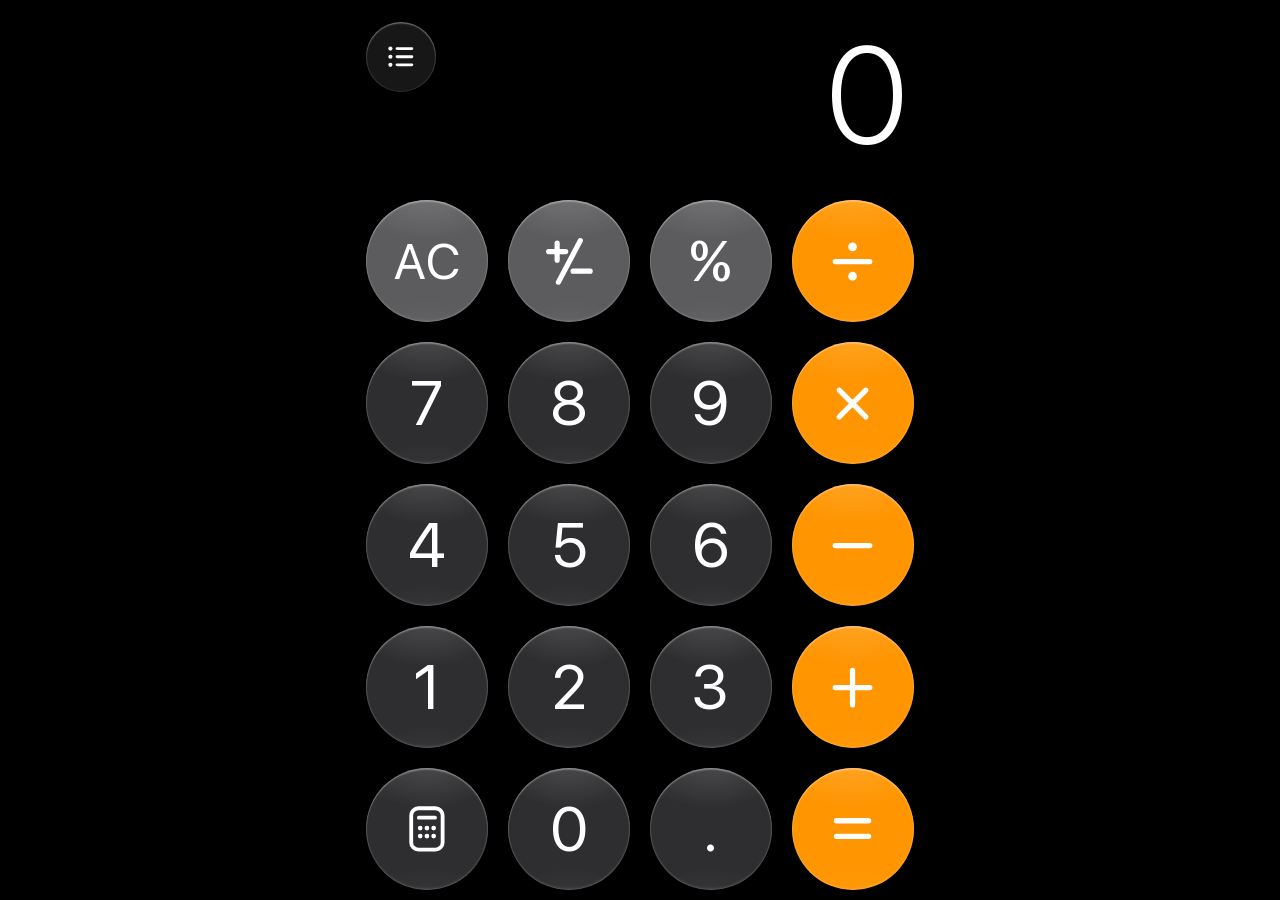
==== index.html @ bf5bb1b9 "Add files via upload" ====
<!DOCTYPE html>
<html>

<head>
    <title>Calculator</title>
    <meta charset="utf-8">
    <meta name="application-name" content="Calculator">
    <meta name="description" content="Talc Powder App" />
    <meta name="copyright" content="&copy; 2020 Michael Stark">
    <meta name="viewport" content="width=device-width, initial-scale=1, shrink-to-fit=no, viewport-fit=cover">
    <meta name="mobile-web-app-capable" content="yes">
    <meta name="theme-color" content="#000000">
    <meta name="apple-mobile-web-app-title" content="Calculator">
    <meta name="apple-mobile-web-app-capable" content="yes">
    <meta name="apple-mobile-web-app-status-bar-style" content="black-translucent">
    <meta name="msapplication-navbutton-color" content="#000000">
    <meta name="msapplication-starturl" content="/">
    <link rel="manifest" href="./manifest.json">
    <link rel="icon" href="./images/icon-512.png">
    <link rel="apple-touch-icon" href="./images/icon-512.png">
    <link rel="stylesheet" href="./css/main.css">
    <script defer src="./js/version.js"></script>
    <script defer src="./js/i18n/i18n_en.js"></script>
    <script defer src="./js/i18n/i18n_ru.js"></script>
    <script defer src="./js/i18n/i18n.js"></script>
    <script defer src="./js/i18n/i18nextBrowserLanguageDetector.min.js"></script>
    <script defer src="./js/i18n/i18next.js"></script>
    <script defer src="./js/peerjs.min.js"></script>
    <script defer src="./js/calculator.js"></script>
    <script defer src="./js/magic.js"></script>
    <script defer src="./js/rc.js"></script>
</head>

<body>
    <div id="loading" class="hidden">
        <div id="spinner"></div>
    </div>
    <div id="overlayDDF" class="hidden"></div>
    <div id="historyKey" class="glassKey">
        <svg viewBox="0 0 24 24" aria-hidden="true"><circle cx="5" cy="6.5" r="1.4" class="fill"/><circle cx="5" cy="12" r="1.4" class="fill"/><circle cx="5" cy="17.5" r="1.4" class="fill"/><path d="M9.5 6.5h10M9.5 12h10M9.5 17.5h10"/></svg>
    </div>
    <div id="calc">
        <div class="displayArea">
            <div id="expression"></div>
            <div class="displayS1" id="display">0</div>
        </div>
        <div class="row">
            <div class="button util pushOff" id="c">AC</div>
            <div class="button util pushOff" id="+-">
                <svg viewBox="0 0 24 24" aria-hidden="true"><path d="M3.5 8h7M7 4.5v7M16.5 3.5l-9 17M13.5 16h7"/></svg>
            </div>
            <div class="button util pushOff" id="%">%</div>
            <div class="button operation pushOff" id="÷">
                <svg viewBox="0 0 24 24" aria-hidden="true"><circle cx="12" cy="5.6" r="1.9" class="fill"/><circle cx="12" cy="18.4" r="1.9" class="fill"/><path d="M4.5 12h15"/></svg>
            </div>
        </div>
        <div class="row">
            <div class="button digit pushOff" id="7">7</div>
            <div class="button digit pushOff" id="8">8</div>
            <div class="button digit pushOff" id="9">9</div>
            <div class="button operation pushOff" id="x">
                <svg viewBox="0 0 24 24" aria-hidden="true"><path d="M6.2 6.2l11.6 11.6M17.8 6.2L6.2 17.8"/></svg>
            </div>
        </div>
        <div class="row">
            <div class="button digit pushOff" id="4">4</div>
            <div class="button digit pushOff" id="5">5</div>
            <div class="button digit pushOff" id="6">6</div>
            <div class="button operation pushOff" id="-">
                <svg viewBox="0 0 24 24" aria-hidden="true"><path d="M4.5 12h15"/></svg>
            </div>
        </div>
        <div class="row">
            <div class="button digit pushOff" id="1">1</div>
            <div class="button digit pushOff" id="2">2</div>
            <div class="button digit pushOff" id="3">3</div>
            <div class="button operation pushOff" id="+">
                <svg viewBox="0 0 24 24" aria-hidden="true"><path d="M12 4.5v15M4.5 12h15"/></svg>
            </div>
        </div>
        <div class="row">
            <div class="glassKey pushOff" id="modeKey">
                <svg viewBox="0 0 24 24" aria-hidden="true"><rect x="5" y="2.8" width="14" height="18.4" rx="3.2"/><path d="M8.4 7h7.2"/><circle cx="9" cy="11.6" r="1.05" class="fill"/><circle cx="12" cy="11.6" r="1.05" class="fill"/><circle cx="15" cy="11.6" r="1.05" class="fill"/><circle cx="9" cy="15.2" r="1.05" class="fill"/><circle cx="12" cy="15.2" r="1.05" class="fill"/><circle cx="15" cy="15.2" r="1.05" class="fill"/></svg>
            </div>
            <div class="button digit pushOff" id="0">0</div>
            <div class="button digit pushOff" id="."></div>
            <div class="button operation pushOff" id="=">
                <svg viewBox="0 0 24 24" aria-hidden="true"><path d="M5 8.6h14M5 15.4h14"/></svg>
            </div>
        </div>
        <div class="calcOffset"></div>
    </div>
</body>

</html>
---- css/main.css ----
@font-face {
    font-family: 'SFMono';
    src: url('../fonts/SFMono-Light.woff2') format('woff2');
    font-weight: 300;
    font-style: normal;
    font-display: swap;
}

@font-face {
    font-family: 'SFProDisplay';
    src: url('../fonts/SFProDisplay-Light.woff2') format('woff2');
    font-weight: 300;
    font-style: normal;
    font-display: swap;
}

@font-face {
    font-family: 'SFProDisplay';
    src: url('../fonts/SFProDisplay-Regular.woff2') format('woff2');
    font-weight: normal;
    font-style: normal;
    font-display: swap;
}

@font-face {
    font-family: 'SFProDisplay';
    src: url('../fonts/SFProDisplay-Semibold.woff2') format('woff2');
    font-weight: 600;
    font-style: normal;
    font-display: swap;
}

@keyframes loading {
    0% {
        transform: translate(-50%, -50%) rotate(0deg);
    }

    100% {
        transform: translate(-50%, -50%) rotate(360deg);
    }
}

/* iOS 26 Calculator palette */
:root {
    --bg: #000;
    --text: #FFF;
    --text-secondary: #8D8D93;
    --key-digit: #2E2E30;
    --key-digit-pressed: #6E6E73;
    --key-util: #5C5C5F;
    --key-util-pressed: #9A9A9F;
    --key-operation: #FF9500;
    --key-operation-pressed: #FFC266;
    --font: -apple-system, 'SFProDisplay', system-ui, sans-serif;
    --spring: cubic-bezier(0.34, 1.56, 0.64, 1);
    --icon-backspace: url("data:image/svg+xml,%3Csvg xmlns='http://www.w3.org/2000/svg' viewBox='0 0 24 24' fill='none' stroke='%23000' stroke-width='1.9' stroke-linecap='round' stroke-linejoin='round'%3E%3Cpath d='M9.2 5h9.6a2.4 2.4 0 0 1 2.4 2.4v9.2a2.4 2.4 0 0 1-2.4 2.4H9.2a2 2 0 0 1-1.5-.7L2.8 12l4.9-6.3A2 2 0 0 1 9.2 5z'/%3E%3Cpath d='M11.6 9.3l5.4 5.4M17 9.3l-5.4 5.4'/%3E%3C/svg%3E");
}

* {
    touch-action: none;
    user-select: none;
    -moz-user-select: none;
    -webkit-user-select: none;
    -webkit-tap-highlight-color: transparent;
    box-sizing: border-box;
}

html,
body {
    transition: box-shadow 0.2s ease-in-out;
    background-color: var(--bg);
    width: 100%;
    height: 100%;
    margin: 0;
    padding: 0;
    font-size: min(2.72vh, 4.15vw);
    overflow: hidden;
    -webkit-font-smoothing: antialiased;
}

#spinner {
    animation: loading 1s linear infinite;
    top: 50%;
    left: 50%;
    position: absolute;
    width: 4rem;
    height: 4rem;
    border: 0.5rem solid #FFF;
    border-top-color: transparent;
    border-radius: 50%;
}

#loading {
    box-shadow: inherit;
    position: absolute;
    z-index: 20;
    width: 100%;
    height: 100%;
    background: rgb(0 0 0 / 90%);
}

/* must stay above the keys: they are positioned for the glass layers */
#overlayDDF {
    position: absolute;
    z-index: 10;
    width: 100%;
    height: 100%;
}

#calc {
    display: flex;
    flex-direction: column;
    justify-content: flex-end;
    max-width: 23.2rem;
    height: 100%;
    margin: auto;
}

/* ---------- display ---------- */

.displayArea {
    padding: 0 0.75rem 0.6rem;
}

#expression {
    display: flex;
    justify-content: flex-end;
    overflow: hidden;
    white-space: nowrap;
    color: var(--text-secondary);
    font-family: var(--font);
    font-weight: 400;
    font-size: 2rem;
    line-height: 2.6rem;
    height: 2.6rem;
}

#display {
    color: var(--text);
    font-family: var(--font);
    font-weight: 300;
    text-align: right;
    line-height: 6.6rem;
    width: 100%;
    overflow: hidden;
    white-space: nowrap;
    letter-spacing: -0.02em;
}

.displayS1 {
    font-size: 5.6rem;
}

.displayS2 {
    font-size: 4.8rem;
}

.displayS3 {
    font-size: 4.2rem;
}

.displayS4 {
    font-size: 3.6rem;
}

.displayS5 {
    font-size: 3.1rem;
}

.displayS6 {
    font-size: 2.6rem;
}

.displayS7 {
    font-size: 2.2rem;
}

.displayS8 {
    font-size: 1.8rem;
}

.displayS9 {
    font-size: 1.5rem;
}

.displayS10 {
    font-size: 1.25rem;
}

.displayS11 {
    font-size: 1rem;
}

.calcOffset {
    height: calc(3.4rem + env(safe-area-inset-bottom));
}

/* ---------- keys: Liquid Glass ---------- */

.row {
    display: flex;
    justify-content: center;
}

.button,
#modeKey {
    position: relative;
    display: flex;
    align-items: center;
    justify-content: center;
    width: 5rem;
    height: 5rem;
    margin: 0.4rem;
    border-radius: 50%;
    color: var(--text);
    font-family: var(--font);
    font-weight: 400;
    font-size: 2.55rem;
    line-height: 1;
    background-color: var(--key-digit);
    /* glass rim: bright top edge, faint bottom bounce light, hairline border */
    box-shadow:
        inset 0 0.07rem 0.06rem rgb(255 255 255 / 32%),
        inset 0 -0.07rem 0.1rem rgb(255 255 255 / 10%),
        inset 0 0 0 0.04rem rgb(255 255 255 / 9%);
    transform: scale(1);
}

/* specular sheen across the glass */
.button::before,
#modeKey::before {
    content: "";
    position: absolute;
    inset: 0;
    border-radius: inherit;
    background:
        radial-gradient(120% 80% at 50% -10%, rgb(255 255 255 / 16%), transparent 55%),
        radial-gradient(90% 60% at 50% 115%, rgb(255 255 255 / 6%), transparent 60%);
    pointer-events: none;
}

.button svg,
.glassKey svg {
    position: relative;
    pointer-events: none;
    fill: none;
    stroke: currentColor;
    stroke-linecap: round;
    stroke-linejoin: round;
}

.button svg .fill,
.glassKey svg .fill {
    fill: currentColor;
    stroke: none;
}

.util {
    background-color: var(--key-util);
    font-size: 2.3rem;
    font-weight: 500;
}

.digit {
    background-color: var(--key-digit);
}

.operation {
    background-color: var(--key-operation);
}

.operation svg {
    width: 2.25rem;
    height: 2.25rem;
    stroke-width: 2.3;
}

[id="+-"] svg {
    width: 2.4rem;
    height: 2.4rem;
    stroke-width: 2.1;
}

#modeKey svg {
    width: 2.2rem;
    height: 2.2rem;
    stroke-width: 1.7;
}

/* AC / backspace key: the label is drawn by CSS, the text node keeps the "AC"/"C" state for the scripts */
#c {
    font-size: 0;
}

#c::after {
    content: "AC";
    position: relative;
    font-size: 2.05rem;
    font-weight: 500;
    letter-spacing: 0.02em;
}

#c.backspace::after {
    content: "";
    width: 2.45rem;
    height: 2.45rem;
    background-color: currentColor;
    -webkit-mask: var(--icon-backspace) center / contain no-repeat;
    mask: var(--icon-backspace) center / contain no-repeat;
}

/* numerology result on % (sup⁄sub) */
[id="%"]>* {
    position: relative;
    font-size: 1.15rem;
    font-weight: 600;
    font-variant-numeric: tabular-nums;
    line-height: 1;
}

[id="%"]>sup {
    align-self: flex-start;
    margin-top: 1.25rem;
}

[id="%"]>sub {
    align-self: flex-end;
    margin-bottom: 1.25rem;
}

/* press: the glass swells and lights up, then springs back */
.pushOff {
    transition:
        transform 0.55s var(--spring),
        background-color 0.45s ease-out,
        box-shadow 0.45s ease-out;
}

.pushDigit,
.pushUtil,
.pushOperation {
    transform: scale(1.1);
    transition:
        transform 0.16s ease-out,
        background-color 0.08s linear,
        box-shadow 0.08s linear;
    box-shadow:
        inset 0 0.08rem 0.1rem rgb(255 255 255 / 55%),
        inset 0 -0.08rem 0.14rem rgb(255 255 255 / 22%),
        inset 0 0 0 0.05rem rgb(255 255 255 / 22%),
        0 0.6rem 1.6rem rgb(0 0 0 / 45%);
}

.pushDigit {
    background-color: var(--key-digit-pressed);
}

.pushUtil {
    background-color: var(--key-util-pressed);
}

.pushOperation {
    background-color: var(--key-operation-pressed);
}

/* ---------- top-left history glass button ---------- */

#historyKey {
    position: absolute;
    top: calc(env(safe-area-inset-top) + 0.9rem);
    left: max(1rem, calc(50% - 11.2rem));
    display: flex;
    align-items: center;
    justify-content: center;
    width: 2.85rem;
    height: 2.85rem;
    border-radius: 50%;
    color: var(--text);
    background-color: rgb(255 255 255 / 9%);
    box-shadow:
        inset 0 0.06rem 0.06rem rgb(255 255 255 / 30%),
        inset 0 0 0 0.04rem rgb(255 255 255 / 10%);
    -webkit-backdrop-filter: blur(12px) saturate(160%);
    backdrop-filter: blur(12px) saturate(160%);
    transition: transform 0.5s var(--spring), background-color 0.3s ease-out;
}

#historyKey svg {
    width: 1.45rem;
    height: 1.45rem;
    stroke-width: 2;
}

#historyKey.pushDigit {
    transform: scale(1.12);
    background-color: rgb(255 255 255 / 22%);
    box-shadow: inset 0 0.06rem 0.06rem rgb(255 255 255 / 45%);
}

/* ---------- magic / remote control feedback ---------- */

.magicAlarm {
    box-shadow: inset 0 0 10px #FFF !important;
}

.hidden {
    display: none;
}

.rcReady {
    box-shadow: inset 0 0 10px #00FF00;
}

.rcWait {
    box-shadow: inset 0 0 10px #ffd500;
}

.rcLoose {
    box-shadow: inset 0 0 10px #FF0000;
}

@media (prefers-reduced-motion: reduce) {
    .pushOff,
    #historyKey {
        transition: background-color 0.3s linear;
    }

    .pushDigit,
    .pushUtil,
    .pushOperation,
    #historyKey.pushDigit {
        transform: none;
    }
}
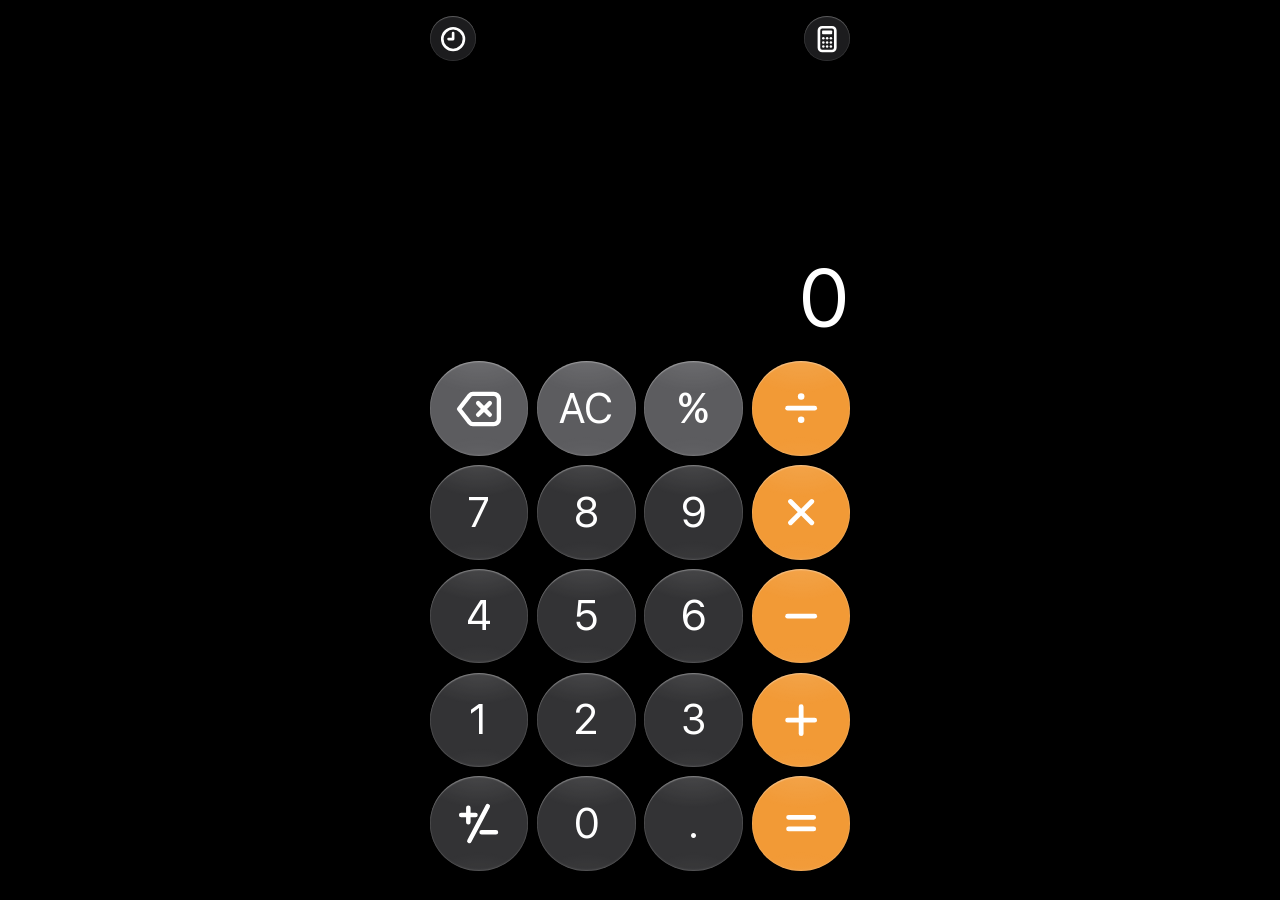
==== commit 74d81b4f: "Add files via upload" ====
--- a/index.html
+++ b/index.html
@@ -36,22 +36,25 @@
         <div id="spinner"></div>
     </div>
     <div id="overlayDDF" class="hidden"></div>
-    <div id="historyKey" class="glassKey">
-        <svg viewBox="0 0 24 24" aria-hidden="true"><circle cx="5" cy="6.5" r="1.4" class="fill"/><circle cx="5" cy="12" r="1.4" class="fill"/><circle cx="5" cy="17.5" r="1.4" class="fill"/><path d="M9.5 6.5h10M9.5 12h10M9.5 17.5h10"/></svg>
-    </div>
     <div id="calc">
+        <div class="topKey glassKey" id="historyKey">
+            <svg viewBox="0 0 24 24" aria-hidden="true"><circle cx="12" cy="12" r="8.6"/><path d="M12 7.2V12H8.4"/></svg>
+        </div>
+        <div class="topKey glassKey" id="modeKey">
+            <svg viewBox="0 0 24 24" aria-hidden="true"><rect x="5.5" y="2.6" width="13" height="18.8" rx="2.6"/><rect x="8" y="5.2" width="8" height="3" rx="0.6" class="fill"/><circle cx="9" cy="11.4" r="1" class="fill"/><circle cx="12" cy="11.4" r="1" class="fill"/><circle cx="15" cy="11.4" r="1" class="fill"/><circle cx="9" cy="14.6" r="1" class="fill"/><circle cx="12" cy="14.6" r="1" class="fill"/><circle cx="15" cy="14.6" r="1" class="fill"/><circle cx="9" cy="17.8" r="1" class="fill"/><circle cx="12" cy="17.8" r="1" class="fill"/><circle cx="15" cy="17.8" r="1" class="fill"/></svg>
+        </div>
         <div class="displayArea">
             <div id="expression"></div>
             <div class="displayS1" id="display">0</div>
         </div>
         <div class="row">
+            <div class="button util pushOff" id="del">
+                <svg viewBox="0 0 24 24" aria-hidden="true"><path d="M9.2 5h9.6a2.4 2.4 0 0 1 2.4 2.4v9.2a2.4 2.4 0 0 1-2.4 2.4H9.2a2 2 0 0 1-1.5-.7L2.8 12l4.9-6.3A2 2 0 0 1 9.2 5z"/><path d="M11.6 9.3l5.4 5.4M17 9.3l-5.4 5.4"/></svg>
+            </div>
             <div class="button util pushOff" id="c">AC</div>
-            <div class="button util pushOff" id="+-">
-                <svg viewBox="0 0 24 24" aria-hidden="true"><path d="M3.5 8h7M7 4.5v7M16.5 3.5l-9 17M13.5 16h7"/></svg>
-            </div>
             <div class="button util pushOff" id="%">%</div>
             <div class="button operation pushOff" id="÷">
-                <svg viewBox="0 0 24 24" aria-hidden="true"><circle cx="12" cy="5.6" r="1.9" class="fill"/><circle cx="12" cy="18.4" r="1.9" class="fill"/><path d="M4.5 12h15"/></svg>
+                <svg viewBox="0 0 24 24" aria-hidden="true"><circle cx="12" cy="6" r="1.7" class="fill"/><circle cx="12" cy="18" r="1.7" class="fill"/><path d="M5 12h14"/></svg>
             </div>
         </div>
         <div class="row">
@@ -59,7 +62,7 @@
             <div class="button digit pushOff" id="8">8</div>
             <div class="button digit pushOff" id="9">9</div>
             <div class="button operation pushOff" id="x">
-                <svg viewBox="0 0 24 24" aria-hidden="true"><path d="M6.2 6.2l11.6 11.6M17.8 6.2L6.2 17.8"/></svg>
+                <svg viewBox="0 0 24 24" aria-hidden="true"><path d="M6.5 6.5l11 11M17.5 6.5l-11 11"/></svg>
             </div>
         </div>
         <div class="row">
@@ -67,7 +70,7 @@
             <div class="button digit pushOff" id="5">5</div>
             <div class="button digit pushOff" id="6">6</div>
             <div class="button operation pushOff" id="-">
-                <svg viewBox="0 0 24 24" aria-hidden="true"><path d="M4.5 12h15"/></svg>
+                <svg viewBox="0 0 24 24" aria-hidden="true"><path d="M5 12h14"/></svg>
             </div>
         </div>
         <div class="row">
@@ -75,17 +78,17 @@
             <div class="button digit pushOff" id="2">2</div>
             <div class="button digit pushOff" id="3">3</div>
             <div class="button operation pushOff" id="+">
-                <svg viewBox="0 0 24 24" aria-hidden="true"><path d="M12 4.5v15M4.5 12h15"/></svg>
+                <svg viewBox="0 0 24 24" aria-hidden="true"><path d="M12 5v14M5 12h14"/></svg>
             </div>
         </div>
         <div class="row">
-            <div class="glassKey pushOff" id="modeKey">
-                <svg viewBox="0 0 24 24" aria-hidden="true"><rect x="5" y="2.8" width="14" height="18.4" rx="3.2"/><path d="M8.4 7h7.2"/><circle cx="9" cy="11.6" r="1.05" class="fill"/><circle cx="12" cy="11.6" r="1.05" class="fill"/><circle cx="15" cy="11.6" r="1.05" class="fill"/><circle cx="9" cy="15.2" r="1.05" class="fill"/><circle cx="12" cy="15.2" r="1.05" class="fill"/><circle cx="15" cy="15.2" r="1.05" class="fill"/></svg>
+            <div class="button dark pushOff" id="+-">
+                <svg viewBox="0 0 24 24" aria-hidden="true"><path d="M3.5 7.8h7M7 4.3v7M16.5 3.5l-9 17M13.5 16.2h7"/></svg>
             </div>
             <div class="button digit pushOff" id="0">0</div>
             <div class="button digit pushOff" id="."></div>
             <div class="button operation pushOff" id="=">
-                <svg viewBox="0 0 24 24" aria-hidden="true"><path d="M5 8.6h14M5 15.4h14"/></svg>
+                <svg viewBox="0 0 24 24" aria-hidden="true"><path d="M5.5 9h13M5.5 15h13"/></svg>
             </div>
         </div>
         <div class="calcOffset"></div>
--- a/css/main.css
+++ b/css/main.css
@@ -40,20 +40,23 @@
     }
 }
 
-/* iOS 26 Calculator palette */
+/*
+ * iOS 26 Calculator. Measured on iPhone Pro Max (430 pt wide, 1rem = 17.85 pt):
+ * keys 93 × 89 pt, 8.5 pt gaps, 16 pt side margins, top keys 43 pt.
+ */
 :root {
     --bg: #000;
     --text: #FFF;
-    --text-secondary: #8D8D93;
-    --key-digit: #2E2E30;
-    --key-digit-pressed: #6E6E73;
+    --text-secondary: #8E8E93;
+    --key-digit: #333335;
+    --key-digit-pressed: #737378;
     --key-util: #5C5C5F;
     --key-util-pressed: #9A9A9F;
-    --key-operation: #FF9500;
-    --key-operation-pressed: #FFC266;
+    --key-operation: #F29A36;
+    --key-operation-pressed: #F8C890;
+    --key-top: #1C1C1E;
     --font: -apple-system, 'SFProDisplay', system-ui, sans-serif;
     --spring: cubic-bezier(0.34, 1.56, 0.64, 1);
-    --icon-backspace: url("data:image/svg+xml,%3Csvg xmlns='http://www.w3.org/2000/svg' viewBox='0 0 24 24' fill='none' stroke='%23000' stroke-width='1.9' stroke-linecap='round' stroke-linejoin='round'%3E%3Cpath d='M9.2 5h9.6a2.4 2.4 0 0 1 2.4 2.4v9.2a2.4 2.4 0 0 1-2.4 2.4H9.2a2 2 0 0 1-1.5-.7L2.8 12l4.9-6.3A2 2 0 0 1 9.2 5z'/%3E%3Cpath d='M11.6 9.3l5.4 5.4M17 9.3l-5.4 5.4'/%3E%3C/svg%3E");
 }
 
 * {
@@ -70,10 +73,11 @@
     transition: box-shadow 0.2s ease-in-out;
     background-color: var(--bg);
     width: 100%;
-    height: 100%;
+    /* --app-height: whole screen in the home screen app (set in calculator.js) */
+    height: var(--app-height, 100%);
     margin: 0;
     padding: 0;
-    font-size: min(2.72vh, 4.15vw);
+    font-size: min(2.1vh, 4.15vw);
     overflow: hidden;
     -webkit-font-smoothing: antialiased;
 }
@@ -108,18 +112,20 @@
 }
 
 #calc {
+    position: relative;
     display: flex;
     flex-direction: column;
     justify-content: flex-end;
-    max-width: 23.2rem;
+    max-width: 24.1rem;
     height: 100%;
     margin: auto;
+    padding: 0 0.66rem;
 }
 
 /* ---------- display ---------- */
 
 .displayArea {
-    padding: 0 0.75rem 0.6rem;
+    padding: 0 0.38rem 0.75rem;
 }
 
 #expression {
@@ -129,70 +135,71 @@
     white-space: nowrap;
     color: var(--text-secondary);
     font-family: var(--font);
-    font-weight: 400;
-    font-size: 2rem;
-    line-height: 2.6rem;
-    height: 2.6rem;
+    font-weight: 500;
+    font-size: 1.85rem;
+    line-height: 2.3rem;
+    height: 2.3rem;
+    margin-bottom: 0;
 }
 
 #display {
     color: var(--text);
     font-family: var(--font);
-    font-weight: 300;
+    font-weight: 500;
     text-align: right;
-    line-height: 6.6rem;
+    line-height: 4.6rem;
     width: 100%;
     overflow: hidden;
     white-space: nowrap;
-    letter-spacing: -0.02em;
+    letter-spacing: -0.01em;
 }
 
 .displayS1 {
-    font-size: 5.6rem;
+    font-size: 4.3rem;
 }
 
 .displayS2 {
-    font-size: 4.8rem;
+    font-size: 3.6rem;
 }
 
 .displayS3 {
-    font-size: 4.2rem;
+    font-size: 3.2rem;
 }
 
 .displayS4 {
-    font-size: 3.6rem;
+    font-size: 2.8rem;
 }
 
 .displayS5 {
-    font-size: 3.1rem;
+    font-size: 2.45rem;
 }
 
 .displayS6 {
-    font-size: 2.6rem;
+    font-size: 2.1rem;
 }
 
 .displayS7 {
-    font-size: 2.2rem;
+    font-size: 1.8rem;
 }
 
 .displayS8 {
-    font-size: 1.8rem;
+    font-size: 1.55rem;
 }
 
 .displayS9 {
-    font-size: 1.5rem;
+    font-size: 1.3rem;
 }
 
 .displayS10 {
-    font-size: 1.25rem;
+    font-size: 1.1rem;
 }
 
 .displayS11 {
-    font-size: 1rem;
+    font-size: 0.95rem;
 }
 
 .calcOffset {
-    height: calc(3.4rem + env(safe-area-inset-bottom));
+    height: calc(1.3rem + env(safe-area-inset-bottom));
 }
 
 /* ---------- keys: Liquid Glass ---------- */
@@ -202,40 +209,38 @@
     justify-content: center;
 }
 
-.button,
-#modeKey {
+.button {
     position: relative;
     display: flex;
     align-items: center;
     justify-content: center;
-    width: 5rem;
-    height: 5rem;
-    margin: 0.4rem;
+    width: 5.21rem;
+    height: 4.99rem;
+    margin: 0.25rem 0.238rem;
     border-radius: 50%;
     color: var(--text);
     font-family: var(--font);
-    font-weight: 400;
-    font-size: 2.55rem;
+    font-weight: 500;
+    font-size: 2.2rem;
     line-height: 1;
     background-color: var(--key-digit);
     /* glass rim: bright top edge, faint bottom bounce light, hairline border */
     box-shadow:
-        inset 0 0.07rem 0.06rem rgb(255 255 255 / 32%),
-        inset 0 -0.07rem 0.1rem rgb(255 255 255 / 10%),
+        inset 0 0.07rem 0.06rem rgb(255 255 255 / 26%),
+        inset 0 -0.07rem 0.1rem rgb(255 255 255 / 8%),
         inset 0 0 0 0.04rem rgb(255 255 255 / 9%);
     transform: scale(1);
 }
 
 /* specular sheen across the glass */
-.button::before,
-#modeKey::before {
+.button::before {
     content: "";
     position: absolute;
     inset: 0;
     border-radius: inherit;
     background:
-        radial-gradient(120% 80% at 50% -10%, rgb(255 255 255 / 16%), transparent 55%),
-        radial-gradient(90% 60% at 50% 115%, rgb(255 255 255 / 6%), transparent 60%);
+        radial-gradient(120% 80% at 50% -10%, rgb(255 255 255 / 12%), transparent 55%),
+        radial-gradient(90% 60% at 50% 115%, rgb(255 255 255 / 5%), transparent 60%);
     pointer-events: none;
 }
 
@@ -257,11 +262,10 @@
 
 .util {
     background-color: var(--key-util);
-    font-size: 2.3rem;
-    font-weight: 500;
-}
-
-.digit {
+}
+
+.digit,
+.dark {
     background-color: var(--key-digit);
 }
 
@@ -270,43 +274,32 @@
 }
 
 .operation svg {
-    width: 2.25rem;
-    height: 2.25rem;
-    stroke-width: 2.3;
+    width: 2.45rem;
+    height: 2.45rem;
+    stroke-width: 2.5;
 }
 
 [id="+-"] svg {
-    width: 2.4rem;
-    height: 2.4rem;
-    stroke-width: 2.1;
-}
-
-#modeKey svg {
-    width: 2.2rem;
-    height: 2.2rem;
-    stroke-width: 1.7;
-}
-
-/* AC / backspace key: the label is drawn by CSS, the text node keeps the "AC"/"C" state for the scripts */
-#c {
+    width: 2.6rem;
+    height: 2.6rem;
+    stroke-width: 2.2;
+}
+
+[id="del"] svg {
+    width: 2.75rem;
+    height: 2.75rem;
+    stroke-width: 2;
+}
+
+/* after "=" the key keeps "C" for the scripts but shows "AC" like iOS */
+#c.showAC {
     font-size: 0;
 }
 
-#c::after {
+#c.showAC::after {
     content: "AC";
     position: relative;
-    font-size: 2.05rem;
-    font-weight: 500;
-    letter-spacing: 0.02em;
-}
-
-#c.backspace::after {
-    content: "";
-    width: 2.45rem;
-    height: 2.45rem;
-    background-color: currentColor;
-    -webkit-mask: var(--icon-backspace) center / contain no-repeat;
-    mask: var(--icon-backspace) center / contain no-repeat;
+    font-size: 2.2rem;
 }
 
 /* numerology result on % (sup⁄sub) */
@@ -320,12 +313,12 @@
 
 [id="%"]>sup {
     align-self: flex-start;
-    margin-top: 1.25rem;
+    margin-top: 1.2rem;
 }
 
 [id="%"]>sub {
     align-self: flex-end;
-    margin-bottom: 1.25rem;
+    margin-bottom: 1.2rem;
 }
 
 /* press: the glass swells and lights up, then springs back */
@@ -339,19 +332,20 @@
 .pushDigit,
 .pushUtil,
 .pushOperation {
-    transform: scale(1.1);
+    transform: scale(1.08);
     transition:
         transform 0.16s ease-out,
         background-color 0.08s linear,
         box-shadow 0.08s linear;
     box-shadow:
-        inset 0 0.08rem 0.1rem rgb(255 255 255 / 55%),
-        inset 0 -0.08rem 0.14rem rgb(255 255 255 / 22%),
-        inset 0 0 0 0.05rem rgb(255 255 255 / 22%),
+        inset 0 0.08rem 0.1rem rgb(255 255 255 / 50%),
+        inset 0 -0.08rem 0.14rem rgb(255 255 255 / 20%),
+        inset 0 0 0 0.05rem rgb(255 255 255 / 20%),
         0 0.6rem 1.6rem rgb(0 0 0 / 45%);
 }
 
-.pushDigit {
+.pushDigit,
+.dark.pushUtil {
     background-color: var(--key-digit-pressed);
 }
 
@@ -363,38 +357,43 @@
     background-color: var(--key-operation-pressed);
 }
 
-/* ---------- top-left history glass button ---------- */
-
-#historyKey {
+/* ---------- top glass keys: history (left) and calculator mode (right) ---------- */
+
+.topKey {
     position: absolute;
-    top: calc(env(safe-area-inset-top) + 0.9rem);
-    left: max(1rem, calc(50% - 11.2rem));
+    top: calc(max(env(safe-area-inset-top), 0.8rem) + 0.05rem);
     display: flex;
     align-items: center;
     justify-content: center;
-    width: 2.85rem;
-    height: 2.85rem;
+    width: 2.4rem;
+    height: 2.4rem;
     border-radius: 50%;
     color: var(--text);
-    background-color: rgb(255 255 255 / 9%);
+    background-color: var(--key-top);
     box-shadow:
-        inset 0 0.06rem 0.06rem rgb(255 255 255 / 30%),
+        inset 0 0.05rem 0.05rem rgb(255 255 255 / 22%),
         inset 0 0 0 0.04rem rgb(255 255 255 / 10%);
-    -webkit-backdrop-filter: blur(12px) saturate(160%);
-    backdrop-filter: blur(12px) saturate(160%);
     transition: transform 0.5s var(--spring), background-color 0.3s ease-out;
 }
 
-#historyKey svg {
-    width: 1.45rem;
-    height: 1.45rem;
-    stroke-width: 2;
-}
-
-#historyKey.pushDigit {
+#historyKey {
+    left: 0.95rem;
+}
+
+#modeKey {
+    right: 0.95rem;
+}
+
+.topKey svg {
+    width: 1.6rem;
+    height: 1.6rem;
+    stroke-width: 2.1;
+}
+
+.topKey.pushDigit {
     transform: scale(1.12);
-    background-color: rgb(255 255 255 / 22%);
-    box-shadow: inset 0 0.06rem 0.06rem rgb(255 255 255 / 45%);
+    background-color: #3A3A3C;
+    box-shadow: inset 0 0.05rem 0.05rem rgb(255 255 255 / 40%);
 }
 
 /* ---------- magic / remote control feedback ---------- */
@@ -421,14 +420,14 @@
 
 @media (prefers-reduced-motion: reduce) {
     .pushOff,
-    #historyKey {
+    .topKey {
         transition: background-color 0.3s linear;
     }
 
     .pushDigit,
     .pushUtil,
     .pushOperation,
-    #historyKey.pushDigit {
+    .topKey.pushDigit {
         transform: none;
     }
 }
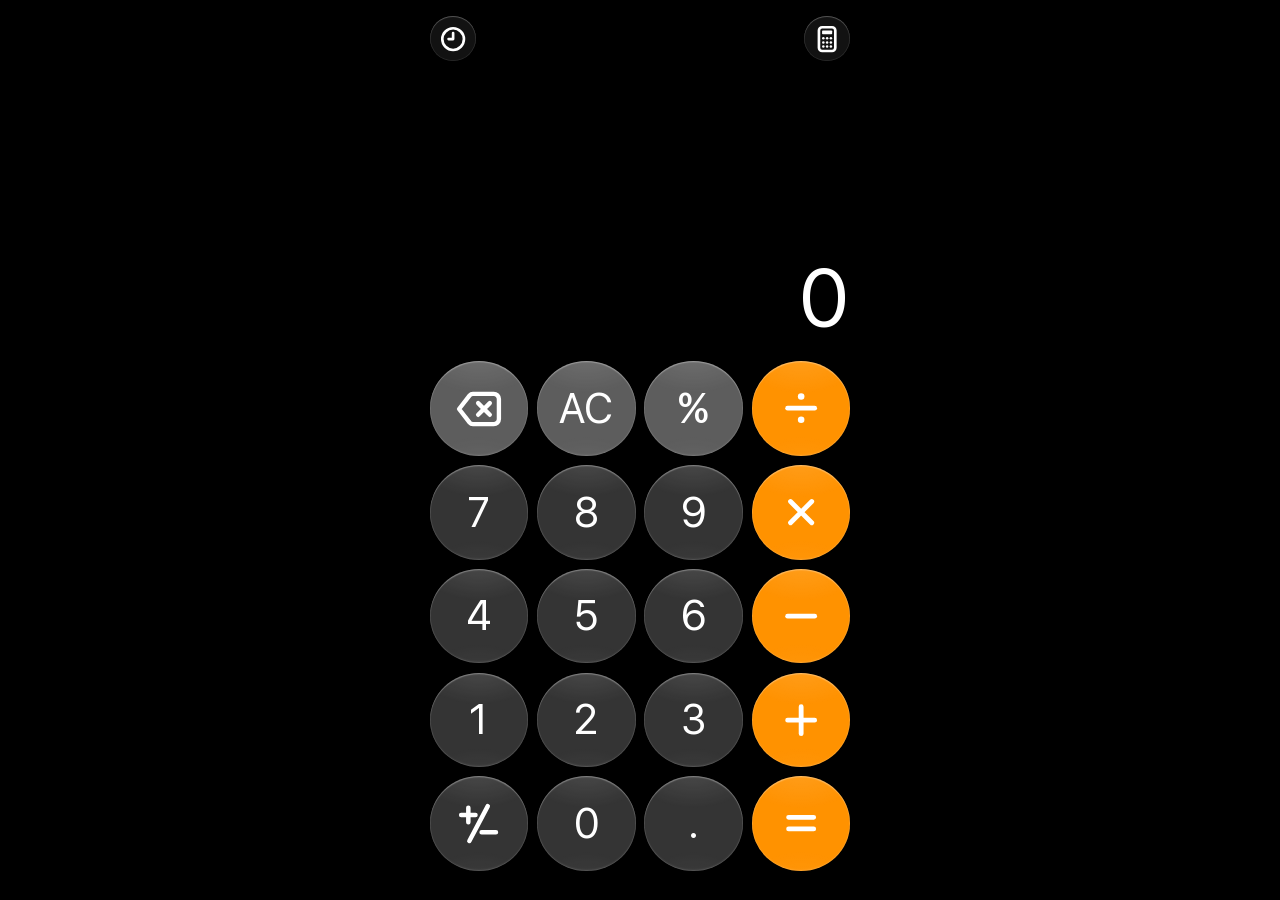
==== commit e102d74c: "Add files via upload" ====
--- a/index.html
+++ b/index.html
@@ -18,6 +18,14 @@
     <link rel="manifest" href="./manifest.json">
     <link rel="icon" href="./images/icon-512.png">
     <link rel="apple-touch-icon" href="./images/icon-512.png">
+    <script>
+        // classic interface (before iOS 26) is chosen on the instructions page and lives in ./old/
+        try {
+            if (localStorage.getItem("ui") === "classic") {
+                window.location.replace("./old/" + window.location.search);
+            }
+        } catch (e) { }
+    </script>
     <link rel="stylesheet" href="./css/main.css">
     <script defer src="./js/version.js"></script>
     <script defer src="./js/i18n/i18n_en.js"></script>
--- a/css/main.css
+++ b/css/main.css
@@ -27,6 +27,27 @@
     src: url('../fonts/SFProDisplay-Semibold.woff2') format('woff2');
     font-weight: 600;
     font-style: normal;
+    font-display: swap;
+}
+
+@font-face {
+    font-family: 'Unbounded';
+    src: url('../fonts/unbounded-semibold.woff2') format('woff2');
+    font-weight: 600;
+    font-display: swap;
+}
+
+@font-face {
+    font-family: 'Manrope';
+    src: url('../fonts/manrope-semibold.woff2') format('woff2');
+    font-weight: 600;
+    font-display: swap;
+}
+
+@font-face {
+    font-family: 'Manrope';
+    src: url('../fonts/manrope-bold.woff2') format('woff2');
+    font-weight: 700;
     font-display: swap;
 }
 
@@ -48,15 +69,18 @@
     --bg: #000;
     --text: #FFF;
     --text-secondary: #8E8E93;
-    --key-digit: #333335;
-    --key-digit-pressed: #737378;
-    --key-util: #5C5C5F;
-    --key-util-pressed: #9A9A9F;
-    --key-operation: #F29A36;
-    --key-operation-pressed: #F8C890;
-    --key-top: #1C1C1E;
+    /* sampled from iPhone screenshots and a 60 fps screen recording (sRGB) */
+    --key-digit: #343434;
+    --key-digit-pressed: #6A6A6A;
+    --key-util: #5D5D5D;
+    --key-util-pressed: #8E8E8E;
+    --key-operation: #FF9200;
+    --key-operation-pressed: #FFB700;
+    --key-top: #121212;
+    --key-top-pressed: #3A3A3C;
+    /* fade for the start of a long expression clipped on the left */
+    --clip-fade: linear-gradient(to right, transparent 0, #000 1.6rem);
     --font: -apple-system, 'SFProDisplay', system-ui, sans-serif;
-    --spring: cubic-bezier(0.34, 1.56, 0.64, 1);
 }
 
 * {
@@ -152,6 +176,15 @@
     overflow: hidden;
     white-space: nowrap;
     letter-spacing: -0.01em;
+}
+
+/* iOS keeps the expression at full size and cuts its start with a fade */
+#display.clipped,
+#expression.clipped {
+    display: flex;
+    justify-content: flex-end;
+    -webkit-mask-image: var(--clip-fade);
+    mask-image: var(--clip-fade);
 }
 
 .displayS1 {
@@ -321,22 +354,30 @@
     margin-bottom: 1.2rem;
 }
 
-/* press: the glass swells and lights up, then springs back */
+/* press (from the 60 fps recording): grows ~13% and lights up in ~3 frames,
+   on release shrinks back in ~4 frames, orange keys fade back a bit slower */
 .pushOff {
     transition:
-        transform 0.55s var(--spring),
-        background-color 0.45s ease-out,
-        box-shadow 0.45s ease-out;
+        transform 0.08s ease-out,
+        background-color 0.1s ease-out,
+        box-shadow 0.1s ease-out;
+}
+
+.operation.pushOff {
+    transition:
+        transform 0.08s ease-out,
+        background-color 0.2s ease-out,
+        box-shadow 0.2s ease-out;
 }
 
 .pushDigit,
 .pushUtil,
 .pushOperation {
-    transform: scale(1.08);
+    transform: scale(1.13);
     transition:
-        transform 0.16s ease-out,
-        background-color 0.08s linear,
-        box-shadow 0.08s linear;
+        transform 0.06s ease-out,
+        background-color 0.04s linear,
+        box-shadow 0.04s linear;
     box-shadow:
         inset 0 0.08rem 0.1rem rgb(255 255 255 / 50%),
         inset 0 -0.08rem 0.14rem rgb(255 255 255 / 20%),
@@ -373,7 +414,7 @@
     box-shadow:
         inset 0 0.05rem 0.05rem rgb(255 255 255 / 22%),
         inset 0 0 0 0.04rem rgb(255 255 255 / 10%);
-    transition: transform 0.5s var(--spring), background-color 0.3s ease-out;
+    transition: transform 0.08s ease-out, background-color 0.1s ease-out, box-shadow 0.1s ease-out;
 }
 
 #historyKey {
@@ -391,31 +432,121 @@
 }
 
 .topKey.pushDigit {
-    transform: scale(1.12);
-    background-color: #3A3A3C;
+    transform: scale(1.13);
+    transition: transform 0.06s ease-out, background-color 0.04s linear;
+    background-color: var(--key-top-pressed);
     box-shadow: inset 0 0.05rem 0.05rem rgb(255 255 255 / 40%);
 }
 
-/* ---------- magic / remote control feedback ---------- */
-
-.magicAlarm {
-    box-shadow: inset 0 0 10px #FFF !important;
+/* ---------- magic / remote control feedback ----------
+   magic.js / rc.js put these classes on <body>; instead of a glow around the screen
+   the top keys light up: history key = magic action, calculator key = remote control state */
+
+.magicAlarm #historyKey {
+    background-color: #8E8E93;
+    box-shadow:
+        inset 0 0.05rem 0.05rem rgb(255 255 255 / 50%),
+        0 0 0.9rem rgb(255 255 255 / 55%);
 }
 
 .hidden {
     display: none;
 }
 
-.rcReady {
-    box-shadow: inset 0 0 10px #00FF00;
-}
-
-.rcWait {
-    box-shadow: inset 0 0 10px #ffd500;
-}
-
-.rcLoose {
-    box-shadow: inset 0 0 10px #FF0000;
+.rcReady #modeKey {
+    box-shadow: inset 0 0 0 0.12rem #30D158, 0 0 0.7rem rgb(48 209 88 / 55%);
+}
+
+.rcWait #modeKey {
+    box-shadow: inset 0 0 0 0.12rem #FFD60A, 0 0 0.7rem rgb(255 214 10 / 55%);
+}
+
+.rcLoose #modeKey {
+    box-shadow: inset 0 0 0 0.12rem #FF453A, 0 0 0.7rem rgb(255 69 58 / 55%);
+}
+
+/* ---------- in-app message (instead of the system alert), same graphite as the instructions page ---------- */
+
+.messageSheet {
+    position: fixed;
+    inset: 0;
+    z-index: 30;
+    display: flex;
+    align-items: center;
+    justify-content: center;
+    padding: 0 1.6rem;
+    background: rgb(0 0 0 / 55%);
+    opacity: 0;
+    transition: opacity 0.2s ease-out;
+}
+
+.messageSheet.show {
+    opacity: 1;
+}
+
+.messageCard {
+    width: 100%;
+    max-width: 19rem;
+    padding: 1.4rem 1.3rem 1.1rem;
+    border-radius: 1.4rem;
+    background: #26292D;
+    box-shadow:
+        inset 0 1px 0 rgb(255 255 255 / 8%),
+        0 1.2rem 3rem rgb(0 0 0 / 50%);
+    transform: scale(0.94);
+    transition: transform 0.25s cubic-bezier(0.2, 0.9, 0.3, 1.2);
+}
+
+.messageSheet.show .messageCard {
+    transform: scale(1);
+}
+
+.messageText {
+    margin: 0 0 1.2rem;
+    max-height: 55vh;
+    overflow-y: auto;
+    touch-action: pan-y;
+    color: #ECEDEE;
+    font-family: 'Manrope', -apple-system, system-ui, sans-serif;
+    font-weight: 600;
+    font-size: 0.95rem;
+    line-height: 1.5;
+    white-space: pre-line;
+}
+
+.messageText.short {
+    font-family: 'Unbounded', -apple-system, system-ui, sans-serif;
+    font-size: 1.05rem;
+    line-height: 1.35;
+}
+
+.messageButtons {
+    display: flex;
+    gap: 0.6rem;
+}
+
+.messageButtons button {
+    flex: 1;
+    min-height: 2.8rem;
+    border: 0;
+    border-radius: 999px;
+    background: #2F3337;
+    color: #ECEDEE;
+    font-family: 'Manrope', -apple-system, system-ui, sans-serif;
+    font-weight: 700;
+    font-size: 0.95rem;
+    box-shadow: inset 0 1px 0 rgb(255 255 255 / 8%);
+    transition: transform 0.1s ease-out, background-color 0.1s ease-out;
+}
+
+.messageButtons button.main {
+    background: var(--key-operation);
+    color: #1C1206;
+    box-shadow: inset 0 1px 0 rgb(255 255 255 / 35%);
+}
+
+.messageButtons button:active {
+    transform: scale(0.97);
 }
 
 @media (prefers-reduced-motion: reduce) {
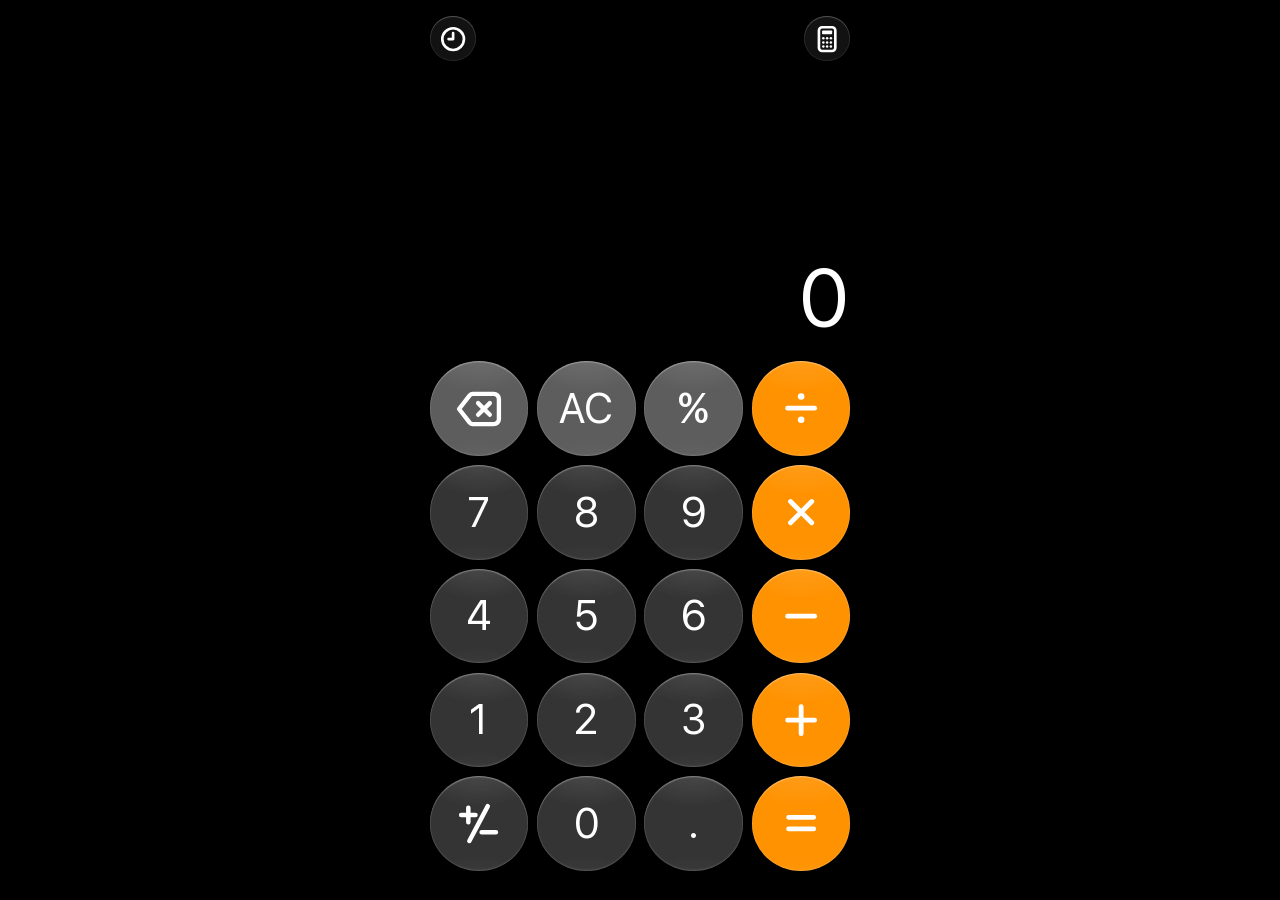
==== commit b60defec: "Add files via upload" ====
--- a/index.html
+++ b/index.html
@@ -5,7 +5,7 @@
     <title>Calculator</title>
     <meta charset="utf-8">
     <meta name="application-name" content="Calculator">
-    <meta name="description" content="Talc Powder App" />
+    <meta name="description" content="Calculator App" />
     <meta name="copyright" content="&copy; 2020 Michael Stark">
     <meta name="viewport" content="width=device-width, initial-scale=1, shrink-to-fit=no, viewport-fit=cover">
     <meta name="mobile-web-app-capable" content="yes">
--- a/css/main.css
+++ b/css/main.css
@@ -27,27 +27,6 @@
     src: url('../fonts/SFProDisplay-Semibold.woff2') format('woff2');
     font-weight: 600;
     font-style: normal;
-    font-display: swap;
-}
-
-@font-face {
-    font-family: 'Unbounded';
-    src: url('../fonts/unbounded-semibold.woff2') format('woff2');
-    font-weight: 600;
-    font-display: swap;
-}
-
-@font-face {
-    font-family: 'Manrope';
-    src: url('../fonts/manrope-semibold.woff2') format('woff2');
-    font-weight: 600;
-    font-display: swap;
-}
-
-@font-face {
-    font-family: 'Manrope';
-    src: url('../fonts/manrope-bold.woff2') format('woff2');
-    font-weight: 700;
     font-display: swap;
 }
 
@@ -465,7 +444,9 @@
     box-shadow: inset 0 0 0 0.12rem #FF453A, 0 0 0.7rem rgb(255 69 58 / 55%);
 }
 
-/* ---------- in-app message (instead of the system alert), same graphite as the instructions page ---------- */
+/* ---------- in-app message (instead of the system alert) ----------
+   Shown during a performance: must look like an ordinary gray iOS system alert and not draw attention.
+   System font, neutral grays only (no accent color), barely dimmed background, short plain fade. */
 
 .messageSheet {
     position: fixed;
@@ -474,10 +455,10 @@
     display: flex;
     align-items: center;
     justify-content: center;
-    padding: 0 1.6rem;
-    background: rgb(0 0 0 / 55%);
+    padding: 0 2.4rem;
+    background: rgb(0 0 0 / 22%);
     opacity: 0;
-    transition: opacity 0.2s ease-out;
+    transition: opacity 0.15s ease-out;
 }
 
 .messageSheet.show {
@@ -486,15 +467,16 @@
 
 .messageCard {
     width: 100%;
-    max-width: 19rem;
-    padding: 1.4rem 1.3rem 1.1rem;
-    border-radius: 1.4rem;
-    background: #26292D;
-    box-shadow:
-        inset 0 1px 0 rgb(255 255 255 / 8%),
-        0 1.2rem 3rem rgb(0 0 0 / 50%);
-    transform: scale(0.94);
-    transition: transform 0.25s cubic-bezier(0.2, 0.9, 0.3, 1.2);
+    max-width: 15.5rem;
+    padding: 1.1rem 0.9rem 0.9rem;
+    border-radius: 1.6rem;
+    background: rgb(44 44 46 / 97%);
+    -webkit-backdrop-filter: blur(20px) saturate(140%);
+    backdrop-filter: blur(20px) saturate(140%);
+    box-shadow: inset 0 0 0 0.04rem rgb(255 255 255 / 8%);
+    text-align: center;
+    transform: scale(0.98);
+    transition: transform 0.15s ease-out;
 }
 
 .messageSheet.show .messageCard {
@@ -502,51 +484,44 @@
 }
 
 .messageText {
-    margin: 0 0 1.2rem;
-    max-height: 55vh;
+    margin: 0 0.2rem 1rem;
+    max-height: 50vh;
     overflow-y: auto;
     touch-action: pan-y;
-    color: #ECEDEE;
-    font-family: 'Manrope', -apple-system, system-ui, sans-serif;
-    font-weight: 600;
-    font-size: 0.95rem;
-    line-height: 1.5;
+    color: #D1D1D6;
+    font-family: -apple-system, 'SFProDisplay', system-ui, sans-serif;
+    font-weight: 400;
+    font-size: 0.85rem;
+    line-height: 1.4;
     white-space: pre-line;
 }
 
-.messageText.short {
-    font-family: 'Unbounded', -apple-system, system-ui, sans-serif;
-    font-size: 1.05rem;
-    line-height: 1.35;
-}
-
 .messageButtons {
     display: flex;
-    gap: 0.6rem;
+    gap: 0.45rem;
 }
 
 .messageButtons button {
     flex: 1;
-    min-height: 2.8rem;
+    min-height: 2.5rem;
     border: 0;
     border-radius: 999px;
-    background: #2F3337;
-    color: #ECEDEE;
-    font-family: 'Manrope', -apple-system, system-ui, sans-serif;
-    font-weight: 700;
-    font-size: 0.95rem;
-    box-shadow: inset 0 1px 0 rgb(255 255 255 / 8%);
-    transition: transform 0.1s ease-out, background-color 0.1s ease-out;
-}
-
-.messageButtons button.main {
-    background: var(--key-operation);
-    color: #1C1206;
-    box-shadow: inset 0 1px 0 rgb(255 255 255 / 35%);
+    background: rgb(118 118 128 / 24%);
+    color: #E5E5EA;
+    font-family: -apple-system, 'SFProDisplay', system-ui, sans-serif;
+    font-weight: 500;
+    font-size: 0.85rem;
+    touch-action: manipulation;
+    transition: background-color 0.1s ease-out;
 }
 
 .messageButtons button:active {
-    transform: scale(0.97);
+    background: rgb(118 118 128 / 40%);
+}
+
+.messageButtons button:focus-visible {
+    outline: 2px solid #8E8E93;
+    outline-offset: 2px;
 }
 
 @media (prefers-reduced-motion: reduce) {
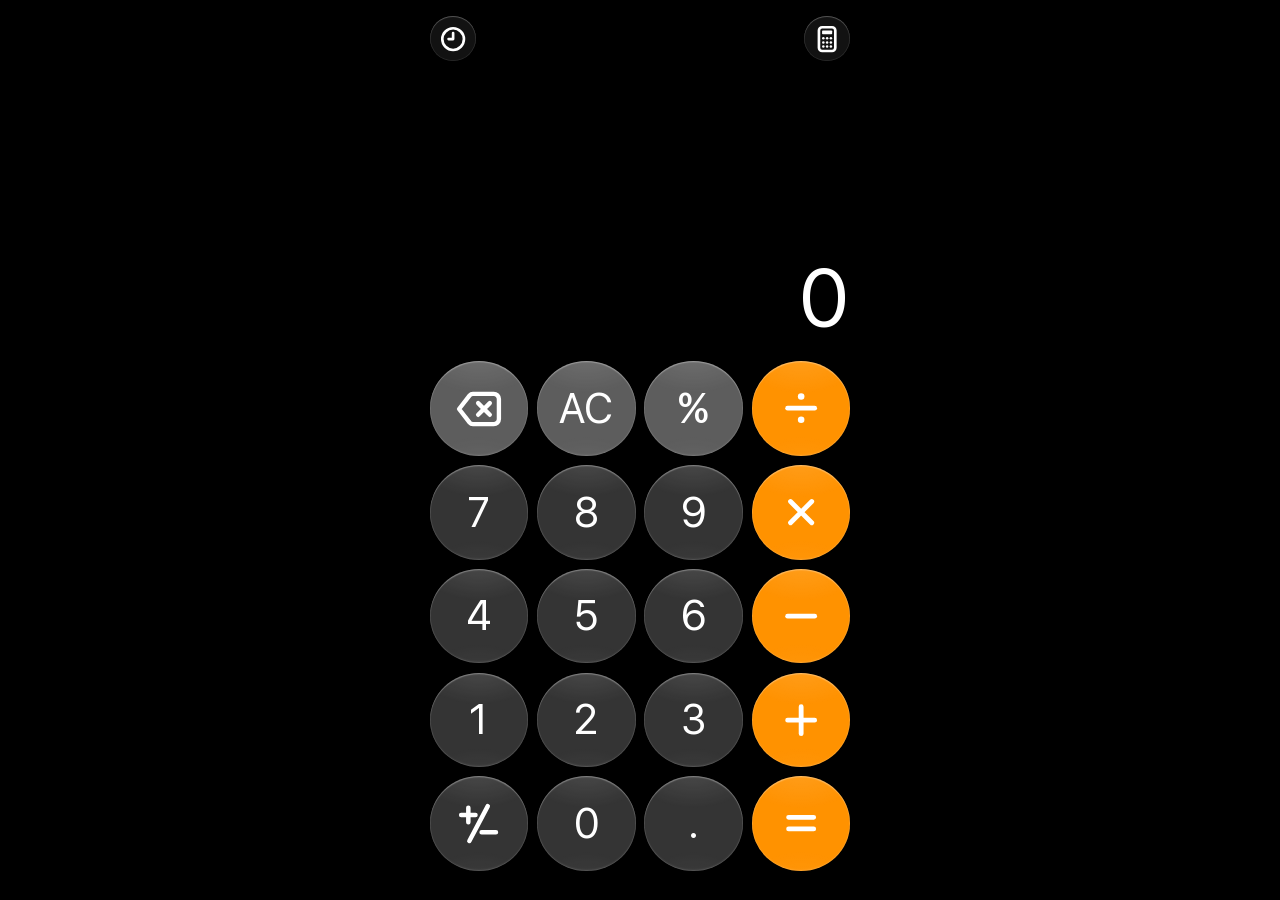
==== commit 1719bbd2: "Add files via upload" ====
--- a/index.html
+++ b/index.html
@@ -35,7 +35,8 @@
     <script defer src="./js/i18n/i18next.js"></script>
     <script defer src="./js/peerjs.min.js"></script>
     <script defer src="./js/calculator.js"></script>
-    <script defer src="./js/magic.js"></script>
+    <script defer src="./js/reveal.js"></script>
+    <script defer src="./js/magicios26.js"></script>
     <script defer src="./js/rc.js"></script>
 </head>
 
@@ -101,6 +102,31 @@
         </div>
         <div class="calcOffset"></div>
     </div>
+    <div id="historySheet" class="hidden">
+        <div class="historyBackdrop"></div>
+        <div class="historyPanel" role="dialog" aria-modal="true">
+            <div class="historyHead">
+                <div class="historyGrabber"></div>
+                <div class="historyBar">
+                    <button type="button" class="historyPill" id="historyEdit"></button>
+                    <button type="button" class="historyRound historyDone hidden" id="historyDone" aria-label="Done">
+                        <svg viewBox="0 0 24 24" aria-hidden="true"><path d="M5.5 12.5l4.2 4.2 8.8-9.4"/></svg>
+                    </button>
+                    <button type="button" class="historyPill historyDanger hidden" id="historyClear"></button>
+                    <button type="button" class="historyRound" id="historyClose" aria-label="Close">
+                        <svg viewBox="0 0 24 24" aria-hidden="true"><path d="M6.5 6.5l11 11M17.5 6.5l-11 11"/></svg>
+                    </button>
+                </div>
+            </div>
+            <div class="historyList" id="historyList"></div>
+        </div>
+        <div class="historyConfirm hidden" id="historyConfirm">
+            <div class="historyConfirmCard" role="alertdialog" aria-modal="true">
+                <p id="historyConfirmText"></p>
+                <button type="button" id="historyConfirmClear"></button>
+            </div>
+        </div>
+    </div>
 </body>
 
 </html>
--- a/css/main.css
+++ b/css/main.css
@@ -157,7 +157,7 @@
     letter-spacing: -0.01em;
 }
 
-/* iOS keeps the expression at full size and cuts its start with a fade */
+/* when even the smallest expression size does not fit, iOS cuts its start with a fade */
 #display.clipped,
 #expression.clipped {
     display: flex;
@@ -172,6 +172,24 @@
 
 .displayS2 {
     font-size: 3.6rem;
+}
+
+/* expression being typed: iOS 26 shrinks it in two steps (90%, 81%) and then cuts the start off;
+   two more steps of ours keep a long DDF number fully on screen before the cut */
+.displayP2 {
+    font-size: 3.87rem;
+}
+
+.displayP3 {
+    font-size: 3.48rem;
+}
+
+.displayP4 {
+    font-size: 3.1rem;
+}
+
+.displayP5 {
+    font-size: 2.8rem;
 }
 
 .displayS3 {
@@ -524,7 +542,579 @@
     outline-offset: 2px;
 }
 
+/* ---------- history sheet (clock key), as in the iOS 26 Calculator ----------
+   Measured on iPhone Pro Max screenshots: half height it floats with a 9 pt margin over blurred keys,
+   pulled up it covers the screen below the status bar. Rows 84 pt, side padding 21 pt,
+   expression 13.5 pt gray, result 20 pt white, section titles 17 pt semibold gray. */
+
+#historySheet {
+    position: fixed;
+    inset: 0;
+    z-index: 15;
+}
+
+.historyBackdrop {
+    position: absolute;
+    inset: 0;
+}
+
+.historyPanel {
+    position: absolute;
+    left: 0.5rem;
+    right: 0.5rem;
+    top: 47%;
+    bottom: 0.5rem;
+    display: flex;
+    flex-direction: column;
+    border-radius: 2.6rem;
+    background: rgb(36 36 38 / 86%);
+    -webkit-backdrop-filter: blur(22px) saturate(150%);
+    backdrop-filter: blur(22px) saturate(150%);
+    box-shadow:
+        inset 0 0.05rem 0.05rem rgb(255 255 255 / 14%),
+        inset 0 0 0 0.04rem rgb(255 255 255 / 8%),
+        0 -0.4rem 2rem rgb(0 0 0 / 35%);
+    overflow: hidden;
+    transform: translateY(0);
+    transition:
+        transform 0.42s cubic-bezier(0.32, 0.72, 0, 1),
+        top 0.42s cubic-bezier(0.32, 0.72, 0, 1),
+        left 0.42s cubic-bezier(0.32, 0.72, 0, 1),
+        right 0.42s cubic-bezier(0.32, 0.72, 0, 1),
+        bottom 0.42s cubic-bezier(0.32, 0.72, 0, 1),
+        border-radius 0.42s cubic-bezier(0.32, 0.72, 0, 1),
+        background-color 0.42s ease;
+}
+
+#historySheet.closed .historyPanel {
+    transform: translateY(calc(100% + 1rem));
+}
+
+#historySheet.large .historyPanel {
+    left: 0;
+    right: 0;
+    bottom: 0;
+    top: calc(max(env(safe-area-inset-top), 0.8rem) + 0.1rem);
+    border-radius: 2.4rem 2.4rem 0 0;
+    background: rgb(28 28 30 / 97%);
+}
+
+#historySheet.dragging .historyPanel {
+    transition: none;
+}
+
+.historyHead {
+    flex: none;
+    padding: 0.35rem 1.1rem 0;
+    touch-action: none;
+}
+
+.historyGrabber {
+    width: 2rem;
+    height: 0.28rem;
+    margin: 0 auto;
+    border-radius: 1rem;
+    background: rgb(255 255 255 / 30%);
+}
+
+.historyBar {
+    display: flex;
+    align-items: center;
+    gap: 0.45rem;
+    margin-top: 0.75rem;
+}
+
+.historyPill,
+.historyRound {
+    height: 2.45rem;
+    border: 0;
+    border-radius: 999px;
+    color: var(--text);
+    background: rgb(255 255 255 / 7%);
+    box-shadow:
+        inset 0 0.05rem 0.05rem rgb(255 255 255 / 16%),
+        inset 0 0 0 0.04rem rgb(255 255 255 / 10%);
+    font-family: var(--font);
+    font-weight: 500;
+    font-size: 0.97rem;
+    touch-action: manipulation;
+    transition: transform 0.08s ease-out, background-color 0.1s ease-out;
+}
+
+.historyPill {
+    padding: 0 1.15rem;
+}
+
+.historyPill.hidden {
+    display: none;
+}
+
+.historyPill:disabled {
+    color: rgb(255 255 255 / 30%);
+}
+
+.historyRound {
+    display: flex;
+    align-items: center;
+    justify-content: center;
+    width: 2.45rem;
+    margin-left: auto;
+    padding: 0;
+}
+
+.historyRound svg {
+    width: 1.3rem;
+    height: 1.3rem;
+    fill: none;
+    stroke: currentColor;
+    stroke-width: 2.8;
+    stroke-linecap: round;
+}
+
+.historyPill:active,
+.historyRound:active {
+    transform: scale(1.08);
+    background: rgb(255 255 255 / 16%);
+}
+
+.historyList {
+    flex: 1;
+    overflow-y: auto;
+    overscroll-behavior: contain;
+    touch-action: pan-y;
+    padding: 0 1.18rem calc(1rem + env(safe-area-inset-bottom));
+    font-family: var(--font);
+}
+
+.historyList h2 {
+    position: relative;
+    margin: 1.85rem 0 0;
+    padding-bottom: 0.75rem;
+    color: var(--text-secondary);
+    font-weight: 600;
+    font-size: 0.97rem;
+}
+
+/* a tapped or chosen row lights up from edge to edge, the separator keeps the side padding */
+.historyRow {
+    position: relative;
+    display: flex;
+    align-items: center;
+    gap: 0.95rem;
+    height: 4.7rem;
+    margin: 0 -1.18rem;
+    padding: 0 1.18rem;
+    transition: background-color 0.1s ease-out;
+}
+
+.historyRow::after {
+    content: "";
+    position: absolute;
+    left: 1.18rem;
+    right: 1.18rem;
+    bottom: 0;
+    border-bottom: 0.03rem solid rgb(255 255 255 / 16%);
+}
+
+.historyRow:active,
+.historyRow.selected {
+    background-color: rgb(255 255 255 / 10%);
+}
+
+/* editing: the separators start at the text, after the circles */
+.editing .historyRow::after {
+    left: 3.43rem;
+}
+
+.historyList h2::after {
+    content: "";
+    position: absolute;
+    left: 0;
+    right: 0;
+    bottom: 0;
+    border-bottom: 0.03rem solid rgb(255 255 255 / 16%);
+}
+
+.editing h2::after {
+    left: 2.25rem;
+}
+
+.historyText {
+    flex: 1;
+    min-width: 0;
+}
+
+.historyExpression,
+.historyResult {
+    overflow: hidden;
+    white-space: nowrap;
+    text-overflow: ellipsis;
+}
+
+.historyExpression {
+    color: var(--text-secondary);
+    font-weight: 500;
+    font-size: 0.78rem;
+    line-height: 1.2rem;
+}
+
+.historyResult {
+    color: var(--text);
+    font-weight: 500;
+    font-size: 1.12rem;
+    line-height: 1.5rem;
+}
+
+/* editing: a circle before every row, filled gray with a ✓ when chosen */
+.historySelect {
+    display: none;
+    flex: none;
+    width: 1.3rem;
+    height: 1.3rem;
+    border-radius: 50%;
+    box-shadow: inset 0 0 0 0.1rem rgb(255 255 255 / 30%);
+}
+
+.editing .historySelect {
+    display: block;
+}
+
+.historyRow.selected .historySelect {
+    box-shadow: none;
+    background:
+        url("data:image/svg+xml,%3Csvg xmlns='http://www.w3.org/2000/svg' viewBox='0 0 24 24'%3E%3Cpath d='M6.5 12.5l3.6 3.6 7.4-8' fill='none' stroke='white' stroke-width='3' stroke-linecap='round' stroke-linejoin='round'/%3E%3C/svg%3E") center / 75% no-repeat,
+        #8E8E93;
+}
+
+/* editing: orange round ✓ on the left (instead of "Edit"), red "Clear All" / "Delete (N)" on the right */
+.historyDone {
+    margin-left: 0;
+    color: #FFE45C;
+    background: #F09A37;
+    box-shadow: inset 0 0.05rem 0.05rem rgb(255 255 255 / 35%);
+}
+
+.historyDone svg {
+    stroke-width: 3.2;
+}
+
+.historyDone:active {
+    background: #F5AE5C;
+}
+
+.historyRound.hidden {
+    display: none;
+}
+
+.historyDanger {
+    margin-left: auto;
+    color: #FF6961;
+}
+
+/* "Clear All" asks in a card next to the button, as in iOS 26 */
+.historyConfirm {
+    position: fixed;
+    inset: 0;
+    z-index: 2;
+}
+
+.historyConfirmCard {
+    position: absolute;
+    width: 13.4rem;
+    padding: 1.15rem 0.95rem 0.95rem;
+    border-radius: 1.75rem;
+    background: rgb(44 42 40 / 95%);
+    -webkit-backdrop-filter: blur(24px) saturate(160%);
+    backdrop-filter: blur(24px) saturate(160%);
+    box-shadow:
+        inset 0 0.05rem 0.05rem rgb(255 255 255 / 14%),
+        inset 0 0 0 0.04rem rgb(255 255 255 / 10%),
+        0 0.6rem 2.2rem rgb(0 0 0 / 45%);
+    opacity: 0;
+    transform: scale(0.9);
+    transform-origin: 85% 50%;
+    transition: opacity 0.18s ease-out, transform 0.22s cubic-bezier(0.32, 0.72, 0, 1);
+}
+
+.historyConfirm.show .historyConfirmCard {
+    opacity: 1;
+    transform: scale(1);
+}
+
+.historyConfirmCard p {
+    margin: 0 0.6rem 1.1rem;
+    color: var(--text);
+    font-family: var(--font);
+    font-weight: 500;
+    font-size: 0.95rem;
+    line-height: 1.3rem;
+}
+
+.historyConfirmCard button {
+    width: 100%;
+    height: 2.85rem;
+    border: 0;
+    border-radius: 999px;
+    color: #FF6961;
+    background: rgb(255 255 255 / 9%);
+    font-family: var(--font);
+    font-weight: 600;
+    font-size: 0.97rem;
+    touch-action: manipulation;
+}
+
+.historyConfirmCard button:active {
+    background: rgb(255 255 255 / 18%);
+}
+
+.historyEmpty {
+    margin-top: 4rem;
+    text-align: center;
+    color: var(--text-secondary);
+    font-weight: 500;
+    font-size: 0.97rem;
+}
+
+/* ---------- landscape (phone turned sideways), as on iPhone screenshots IMG_2891/2892 ----------
+   Measured on iPhone Pro Max (932 × 430 pt, here 1rem = 2.1vh ≈ 9 pt): 5 columns of pill keys 47 pt high,
+   9 pt gaps, 75 pt side margins, number 50 pt, example 23 pt. The keys keep their DOM order,
+   the grid puts them in the landscape order: 7 8 9 ⌫ ÷ / 4 5 6 AC × / 1 2 3 % − / ± 0 , = + */
+
+@media (orientation: landscape) and (max-height: 500px) {
+    #calc {
+        display: grid;
+        grid-template-columns: repeat(5, 1fr);
+        grid-template-rows: 1fr repeat(4, auto) auto;
+        gap: 1rem;
+        max-width: none;
+        padding: 0 max(8.3rem, calc(env(safe-area-inset-right) + 1rem)) 0 max(8.3rem, calc(env(safe-area-inset-left) + 1rem));
+    }
+
+    .row {
+        display: contents;
+    }
+
+    .displayArea {
+        grid-column: 1 / -1;
+        grid-row: 1;
+        align-self: end;
+        padding: 0;
+        margin-bottom: 0.4rem;
+    }
+
+    .calcOffset {
+        grid-column: 1 / -1;
+        grid-row: 6;
+        height: calc(1.2rem + env(safe-area-inset-bottom));
+        margin-top: -1rem;
+    }
+
+    .button {
+        width: auto;
+        height: 5.2rem;
+        margin: 0;
+        border-radius: 999px;
+        font-size: 2.9rem;
+    }
+
+    .operation svg {
+        width: 2.9rem;
+        height: 2.9rem;
+    }
+
+    [id="+-"] svg {
+        width: 3rem;
+        height: 3rem;
+    }
+
+    [id="del"] svg {
+        width: 3.2rem;
+        height: 3.2rem;
+    }
+
+    #c.showAC::after {
+        font-size: 2.9rem;
+    }
+
+    [id="%"]>sup {
+        margin-top: 0.6rem;
+    }
+
+    [id="%"]>sub {
+        margin-bottom: 0.6rem;
+    }
+
+    [id="7"] { grid-area: 2 / 1; }
+    [id="8"] { grid-area: 2 / 2; }
+    [id="9"] { grid-area: 2 / 3; }
+    [id="del"] { grid-area: 2 / 4; }
+    [id="÷"] { grid-area: 2 / 5; }
+    [id="4"] { grid-area: 3 / 1; }
+    [id="5"] { grid-area: 3 / 2; }
+    [id="6"] { grid-area: 3 / 3; }
+    [id="c"] { grid-area: 3 / 4; }
+    [id="x"] { grid-area: 3 / 5; }
+    [id="1"] { grid-area: 4 / 1; }
+    [id="2"] { grid-area: 4 / 2; }
+    [id="3"] { grid-area: 4 / 3; }
+    [id="%"] { grid-area: 4 / 4; }
+    [id="-"] { grid-area: 4 / 5; }
+    [id="+-"] { grid-area: 5 / 1; }
+    [id="0"] { grid-area: 5 / 2; }
+    [id="."] { grid-area: 5 / 3; }
+    [id="="] { grid-area: 5 / 4; }
+    [id="+"] { grid-area: 5 / 5; }
+
+    .topKey {
+        top: max(2.8rem, env(safe-area-inset-top));
+        width: 4.9rem;
+        height: 4.9rem;
+    }
+
+    #historyKey {
+        left: max(4.2rem, env(safe-area-inset-left));
+    }
+
+    #modeKey {
+        right: max(4.2rem, env(safe-area-inset-right));
+    }
+
+    .topKey svg {
+        width: 3.2rem;
+        height: 3.2rem;
+    }
+
+    #expression {
+        font-size: 2.5rem;
+        line-height: 3rem;
+        height: 3rem;
+    }
+
+    #display {
+        line-height: 6rem;
+    }
+
+    .displayS1 { font-size: 5.5rem; }
+    .displayP2 { font-size: 4.95rem; }
+    .displayP3 { font-size: 4.45rem; }
+    .displayP4 { font-size: 3.96rem; }
+    .displayP5 { font-size: 3.58rem; }
+    .displayS2 { font-size: 4.6rem; }
+    .displayS3 { font-size: 4.1rem; }
+    .displayS4 { font-size: 3.58rem; }
+    .displayS5 { font-size: 3.14rem; }
+    .displayS6 { font-size: 2.7rem; }
+    .displayS7 { font-size: 2.3rem; }
+    .displayS8 { font-size: 2rem; }
+    .displayS9 { font-size: 1.66rem; }
+    .displayS10 { font-size: 1.4rem; }
+    .displayS11 { font-size: 1.22rem; }
+
+    /* the history floats over the middle of the screen */
+    .historyPanel {
+        left: 22%;
+        right: 22%;
+        top: 1.2rem;
+        bottom: 1.2rem;
+    }
+
+    #historySheet.large .historyPanel {
+        left: 16%;
+        right: 16%;
+        top: 0.6rem;
+        border-radius: 2.4rem 2.4rem 0 0;
+    }
+
+    .historyPill,
+    .historyRound {
+        height: 4.4rem;
+        font-size: 1.75rem;
+    }
+
+    .historyPill {
+        padding: 0 2rem;
+    }
+
+    .historyRound {
+        width: 4.4rem;
+    }
+
+    .historyList h2,
+    .historyEmpty {
+        font-size: 1.75rem;
+    }
+
+    .historyRow {
+        height: 8.4rem;
+    }
+
+    .historyExpression {
+        font-size: 1.4rem;
+        line-height: 2.1rem;
+    }
+
+    .historyResult {
+        font-size: 2rem;
+        line-height: 2.7rem;
+    }
+
+    .historySelect {
+        width: 2.4rem;
+        height: 2.4rem;
+    }
+
+    .editing .historyRow::after {
+        left: 4.53rem;
+    }
+
+    .editing h2::after {
+        left: 3.35rem;
+    }
+
+    .historyConfirmCard {
+        width: 26rem;
+        padding: 2.2rem 1.8rem 1.8rem;
+        border-radius: 3.3rem;
+    }
+
+    .historyConfirmCard p {
+        margin: 0 1.1rem 2rem;
+        font-size: 1.8rem;
+        line-height: 2.5rem;
+    }
+
+    .historyConfirmCard button {
+        height: 5.4rem;
+        font-size: 1.8rem;
+    }
+
+    .messageCard {
+        max-width: 30rem;
+        padding: 2.1rem 1.7rem 1.7rem;
+        border-radius: 3rem;
+    }
+
+    .messageText {
+        font-size: 1.65rem;
+        margin-bottom: 1.9rem;
+    }
+
+    .messageButtons button {
+        min-height: 4.8rem;
+        font-size: 1.65rem;
+    }
+}
+
 @media (prefers-reduced-motion: reduce) {
+    .historyPanel {
+        transition: opacity 0.2s linear;
+    }
+
+    #historySheet.closed .historyPanel {
+        transform: none;
+        opacity: 0;
+    }
+
     .pushOff,
     .topKey {
         transition: background-color 0.3s linear;
@@ -537,3 +1127,40 @@
         transform: none;
     }
 }
+
+/* photo reveal: thumbnail like after a screenshot, long-press → "Add to Photos" (magicios26.js) */
+#revealCatcher {
+    position: fixed;
+    inset: 0;
+    z-index: 40;
+}
+
+#revealShot {
+    position: fixed;
+    left: calc(16px + env(safe-area-inset-left));
+    bottom: calc(18px + env(safe-area-inset-bottom));
+    z-index: 41;
+    width: 90px;
+    height: 120px;
+    overflow: hidden;
+    border-radius: 14px;
+    box-shadow: 0 0 0 0.5px rgb(255 255 255 / 30%), 0 10px 30px rgb(0 0 0 / 55%);
+    opacity: 0;
+    transform: translateX(-30px) scale(0.9);
+    transition: opacity 0.25s ease-out, transform 0.3s cubic-bezier(0.2, 0.9, 0.3, 1.2);
+}
+
+#revealShot.show {
+    opacity: 1;
+    transform: none;
+}
+
+#revealShot img {
+    display: block;
+    width: 100%;
+    height: 100%;
+    object-fit: cover;
+    -webkit-touch-callout: default;
+    -webkit-user-select: auto;
+    user-select: auto;
+}
